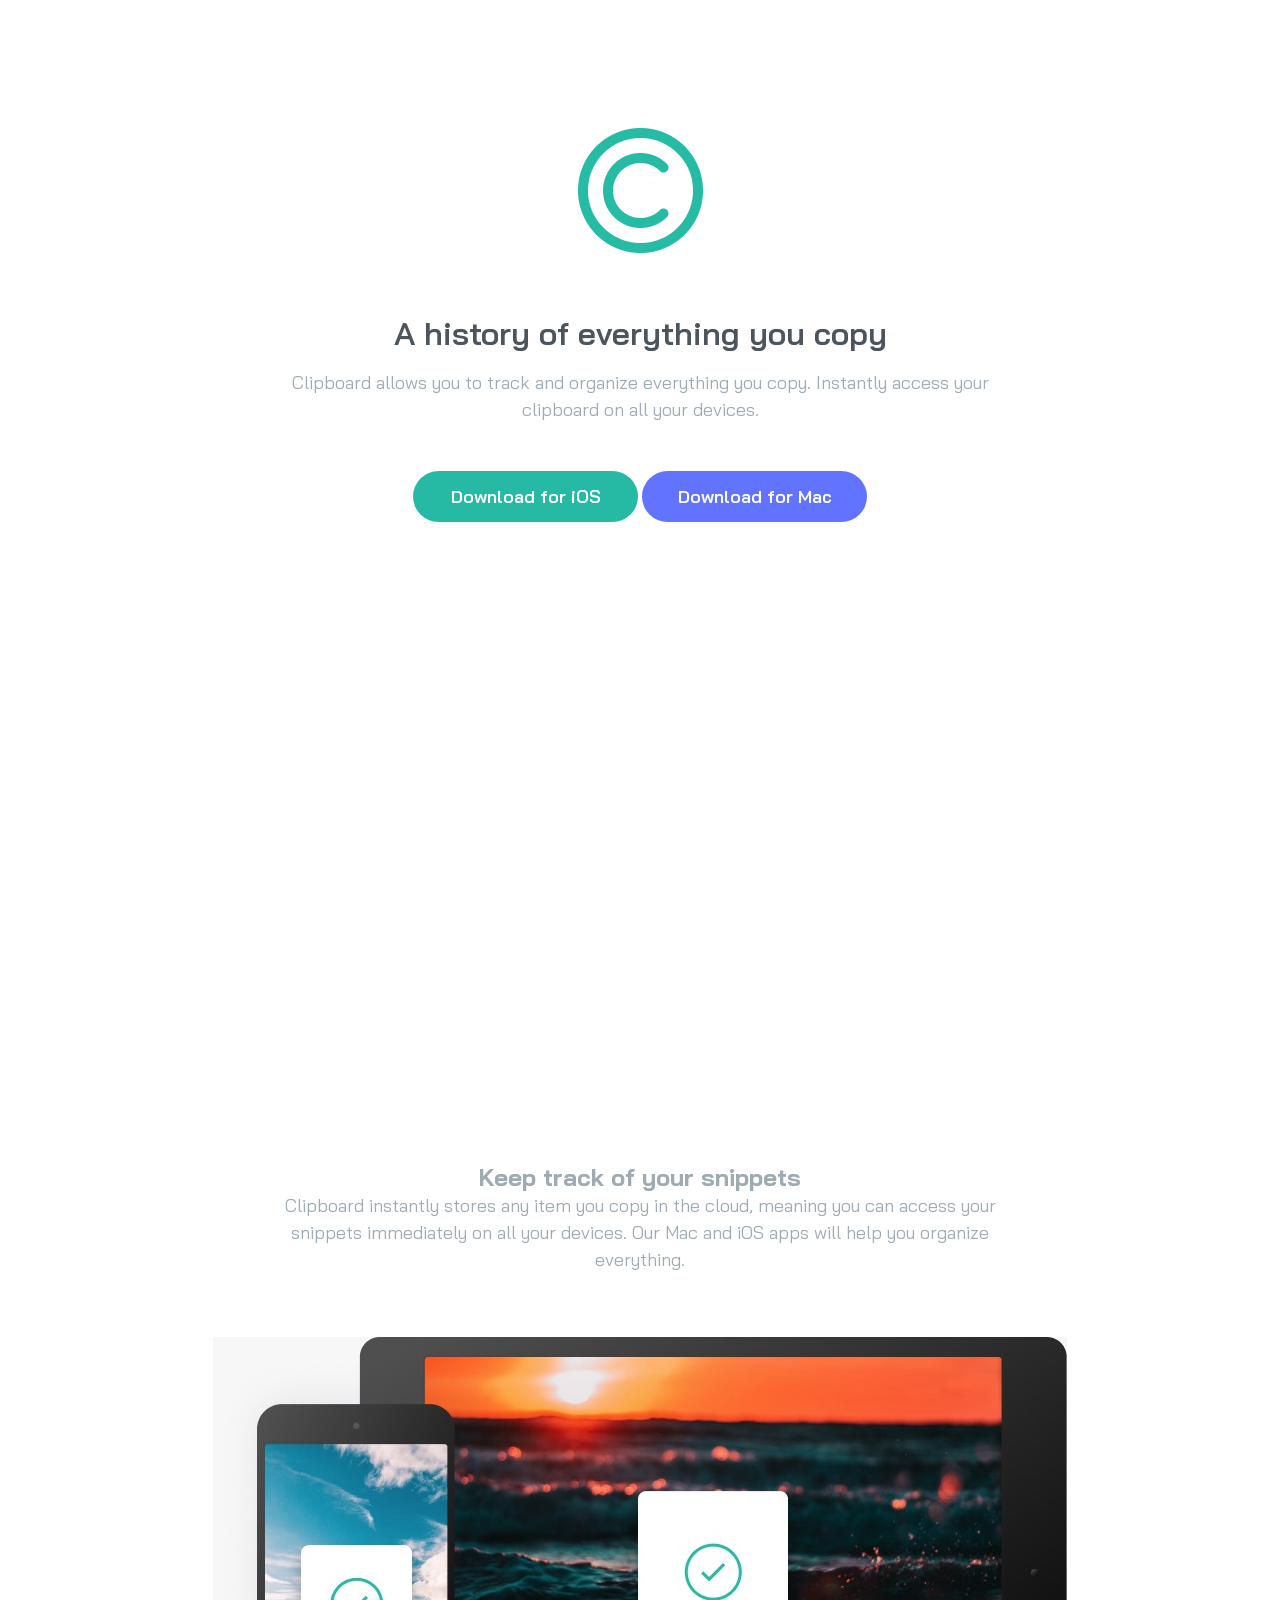
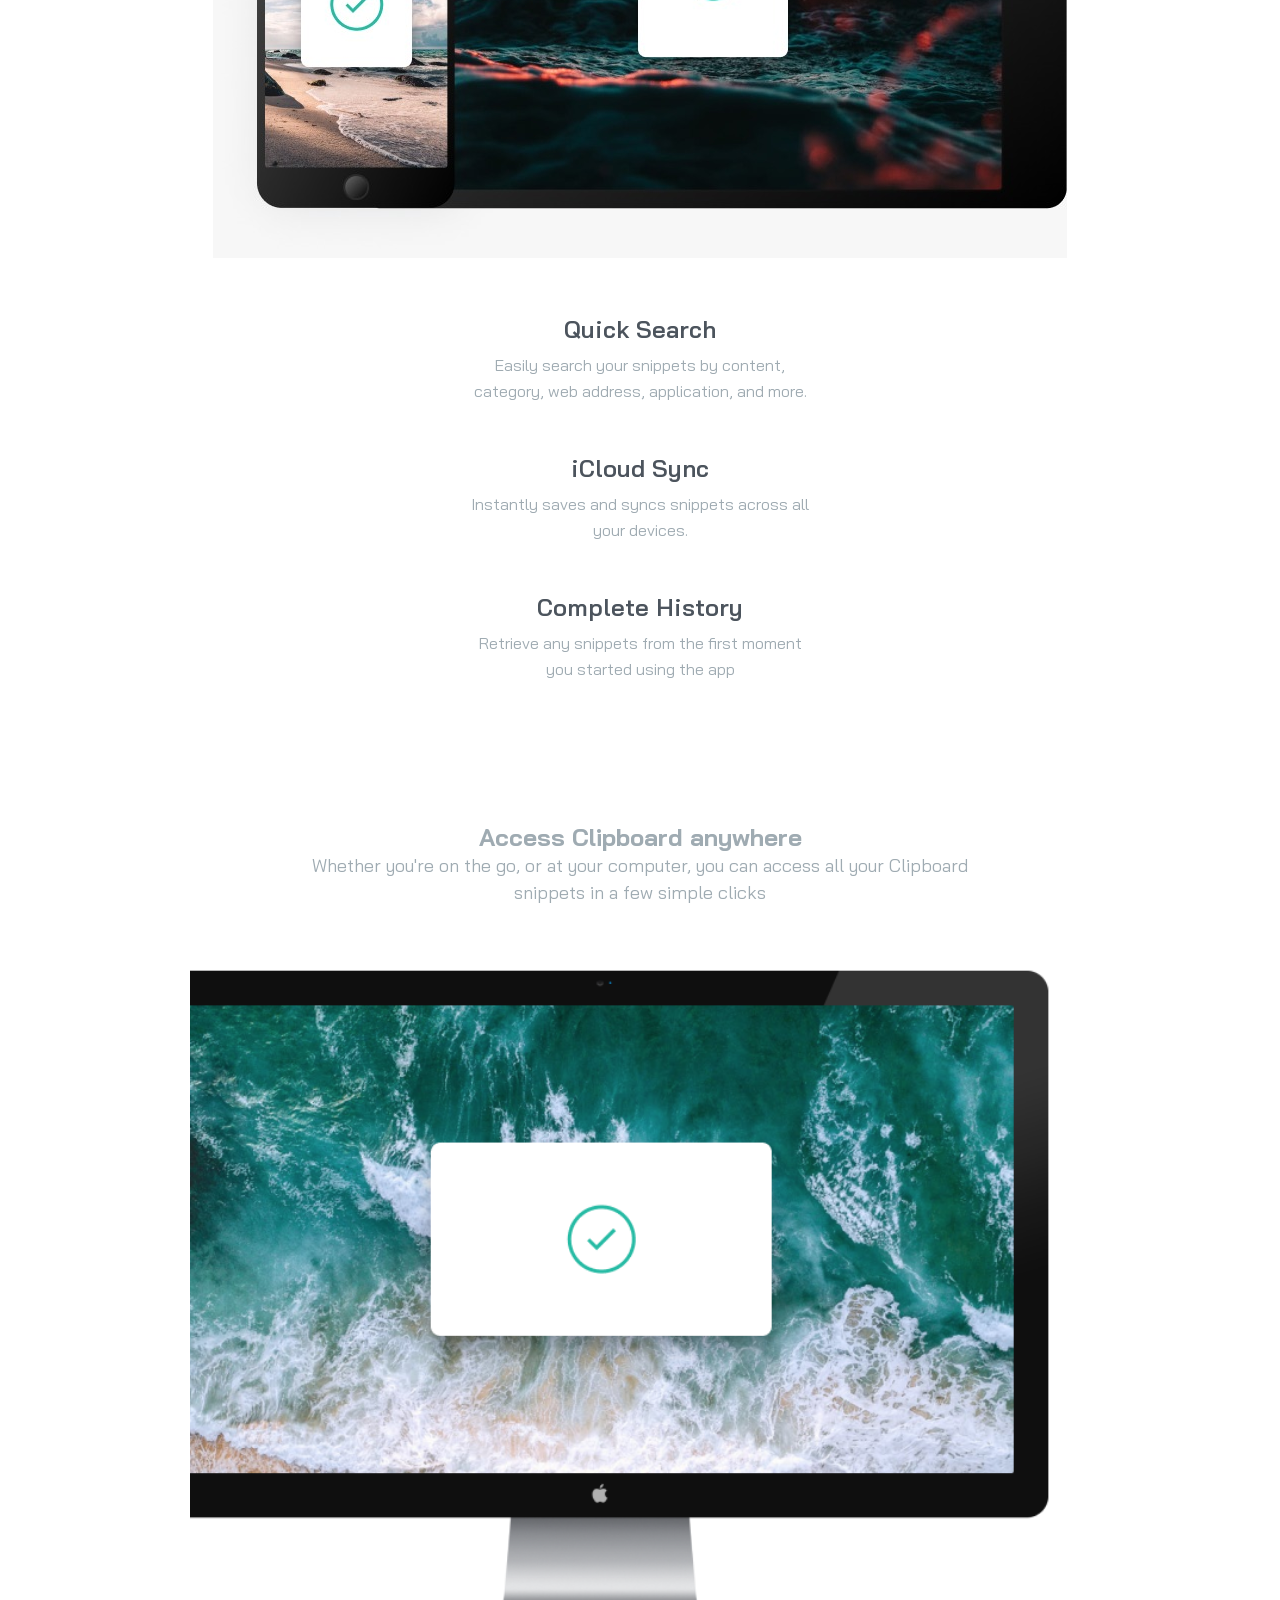
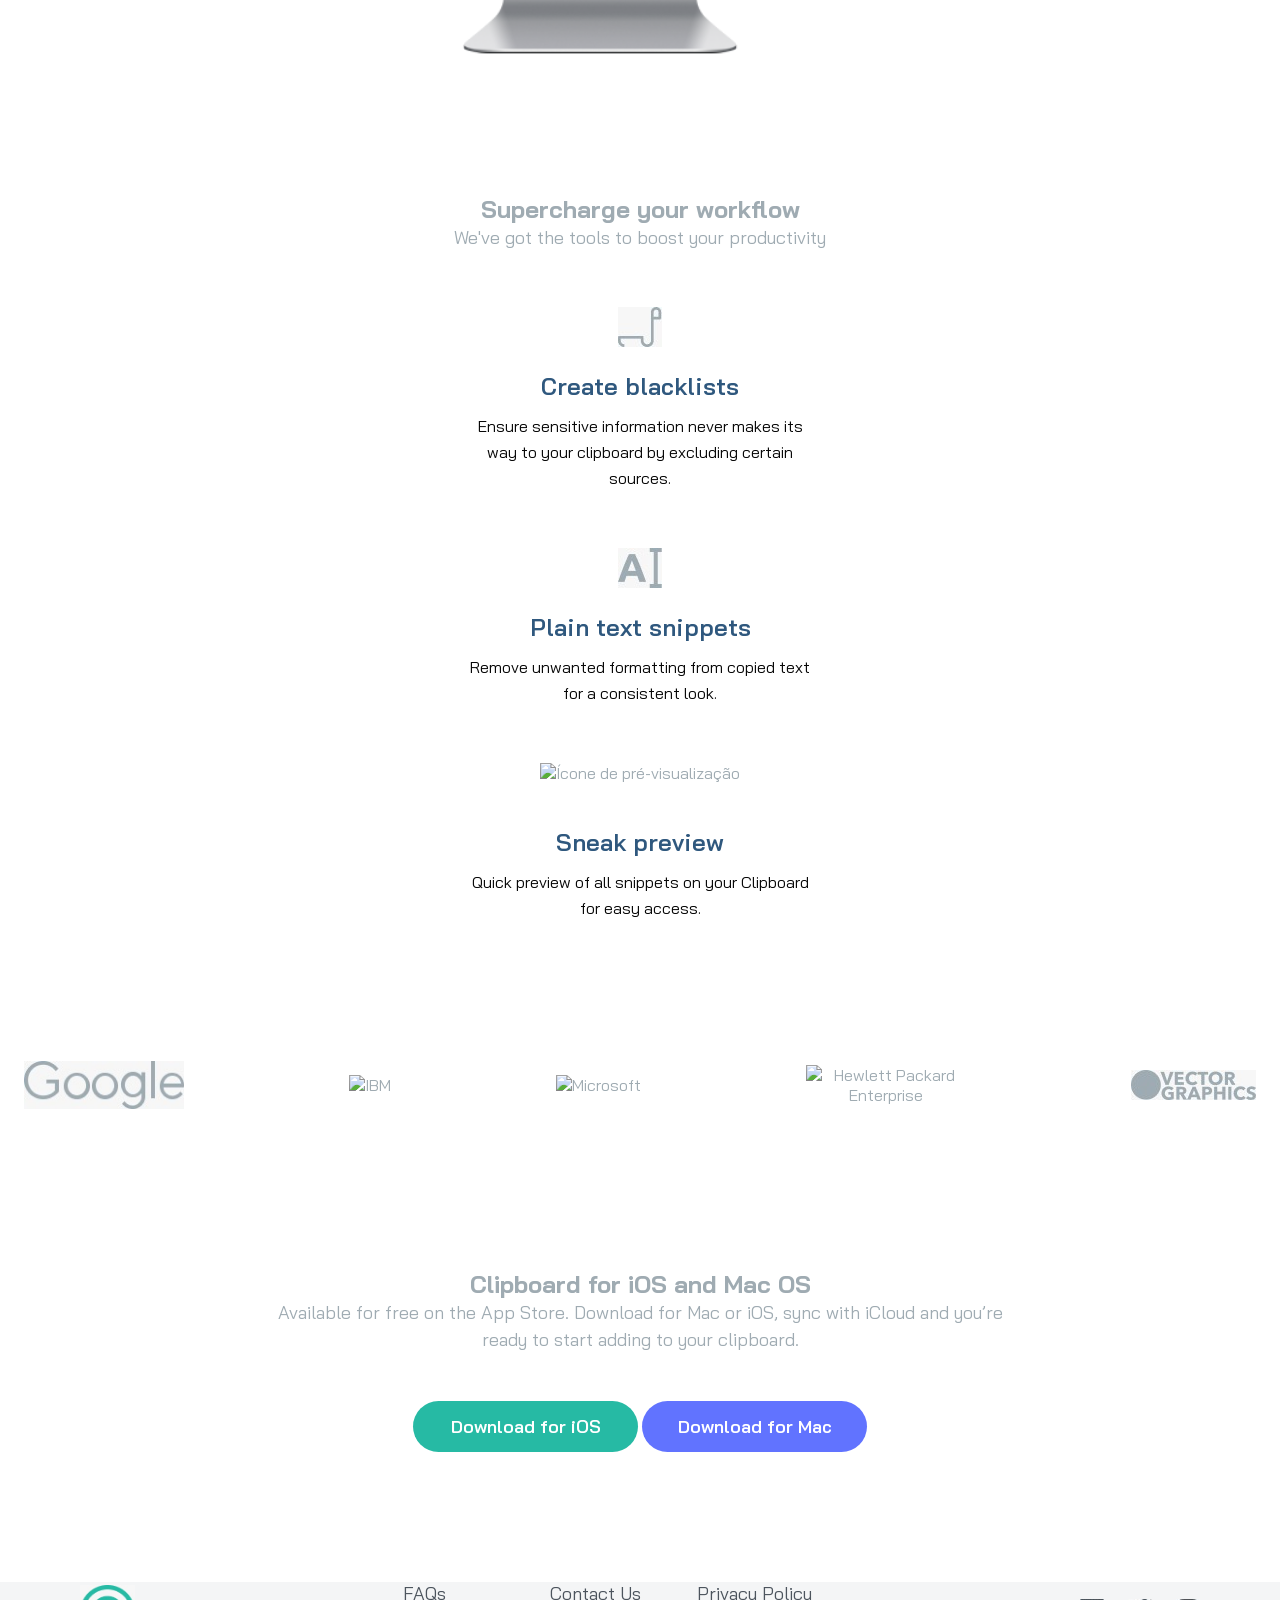
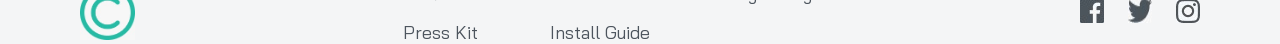
==== index.html @ c7135cdd "remove unused HTML, CSS, and typography files; add new index, style, and typography files" ====
<!DOCTYPE html>
<html lang="pt-br">
<head>
    <meta charset="UTF-8">
    <meta name="viewport" content="width=device-width, initial-scale=1.0">
    <title>Clipboard-landing</title>
    <link rel="stylesheet" href="style.css">
    <link rel="stylesheet" href="tipografia.css">
    <link rel="preconnect" href="https://fonts.googleapis.com">
<link rel="preconnect" href="https://fonts.gstatic.com" crossorigin>
<link href="https://fonts.googleapis.com/css2?family=Bai+Jamjuree:ital,wght@0,200;0,300;0,400;0,500;0,600;0,700;1,200;1,300;1,400;1,500;1,600;1,700&display=swap" rel="stylesheet">
</head>
<body>

  <main>
  <div class="logo-container">
    <img src="/img/Combined Shape.png" alt="Logo" />
  </div>

  <h1 class="title">A history of everything you copy</h1>

  <p class="description">
    Clipboard allows you to track and organize everything you copy. Instantly access your clipboard on all your devices.
  </p>

  <div class="button-group">
    <a href="#" class="btn btn-ios">Download for iOS</a>
    <a href="#" class="btn btn-mac">Download for Mac</a>
  </div>
</main>
 


</main>
        
        <!-- Pincipal seção do site -->
    <section class="ferramenta"> 
        <!--O que a ferramenta faz -->
    </section>
    <section class="lugares">
        <!-- Lugares onde a ferramenta pode ser utilizada -->  
    </section>
    <section class="funcionalidade">
        <!-- Funcionalidade da ferramenta -->
    </section>
    <section class="parceiros">
          <!-- Parceiros que utilizam a ferramenta -->
    </section>
    <section class="dowload">
          <!-- dowload -->
    </section>
    <footer>
        <!-- Conteúdo do rodapé com acesso e etc -->
    </footer>
    </main>
    <section class="ferramenta">
  <!-- Título e descrição principal da secção -->
  <div class="ferramenta-header">
    <h2 class="title-secundary">Keep track of your snippets</h2>
    <p class="description">
      Clipboard instantly stores any item you copy in the cloud, meaning you can access your snippets immediately on all your devices. Our Mac and iOS apps will help you organize everything.
    </p>
  </div>

  
  <div class="ferramenta-content">
    <div class="ferramenta-image">
      <img src="/img/CelularComputador.jpg" alt="Computador Mac com tela " />
    </div>

    <div class="ferramenta-list">
      <div class="item">
        <h3>Quick Search</h3>
        <p>Easily search your snippets by content, category, web address, application, and more.</p>
      </div>

      <div class="item">
        <h3>iCloud Sync</h3>
        <p>Instantly saves and syncs snippets across all your devices.</p>
      </div>

      <div class="item">
        <h3>Complete History</h3>
        <p>Retrieve any snippets from the first moment you started using the app</p>
      </div>
    </div>
  </div>
</section>

<section class="lugares">
  <div class="section-header">
    <h2 class="title-secundary">Access Clipboard anywhere</h2>
    <p class="description">
      Whether you're on the go, or at your computer, you can access all your Clipboard snippets in a few simple clicks
    </p>
  </div>

  <div class="lugares-image">
    <img src="/img/Mask group (tablet).png" alt="Dispositivos móvel e tablet " />
  </div>
</section>

<section class="funcionalidade">
  <div class="section-header">
    <h2 class="title-secundary">Supercharge your workflow</h2>
    <p class="description">
      We've got the tools to boost your productivity
    </p>
  </div>

  <div class="funcionalidades-grid">
    <div class="card">
      <img src="/img/CardeEscrita.jpg" alt="Ícone de lista negra" class="card-icon" />
      <h3>Create blacklists</h3>
      <p>Ensure sensitive information never makes its way to your clipboard by excluding certain sources.</p>
    </div>

    <div class="card">
      <img src="img/A.jpg" alt="Ícone de texto simples" class="card-icon" />
      <h3>Plain text snippets</h3>
      <p>Remove unwanted formatting from copied text for a consistent look.</p>
    </div>

    <div class="card">
      <img src="img/olho.jpg" alt="Ícone de pré-visualização" class="card-icon" />
      <h3>Sneak preview</h3>
      <p>Quick preview of all snippets on your Clipboard for easy access.</p>
    </div>
  </div>
</section>

<section class="parceiros">
  <img src="img/Google.jpg" alt="Google" />
  <img src="img/IBM.jpg" alt="IBM" />
  <img src="img/Microsoft.jpg" alt="Microsoft" />
  <img src="img/hew.jpg" alt="Hewlett Packard Enterprise" />
  <img src="img/VectorGraphics.jpg" alt="Vector Graphics" />
</section>


<section class="download">
  <h2 class="title-secundary">Clipboard for iOS and Mac OS</h2>
  <p class="description">
    Available for free on the App Store. Download for Mac or iOS, sync with iCloud and you’re ready to start adding to your clipboard.
  </p>

  <div class="button-group">
    <a href="#" class="btn btn-ios">Download for iOS</a>
    <a href="#" class="btn btn-mac">Download for Mac</a>
  </div>
</section>


<footer>
  <div class="footer-container">
    <img src="img/Combined Shape2.jpg" alt="Logo" class="footer-logo" />

    <nav class="footer-links">
      <a href="#">FAQs</a>
      <a href="#">Contact Us</a>
      <a href="#">Privacy Policy</a>
      <a href="#">Press Kit</a>
      <a href="#">Install Guide</a>
    </nav>

    <div class="social-links">
      <a href="#" aria-label="Facebook"><img src="img/fecebok.jpg" alt="Facebook" /></a>
      <a href="#" aria-label="Twitter"><img src="img/Twitter.jpg" alt="Twitter" /></a>
      <a href="#" aria-label="Instagram"><img src="img/insta.jpg" alt="Instagram" /></a>
    </div>
  </div>
</footer>


</body>
</html>
---- style.css ----
* {
  margin: 0;
  padding: 0;
  box-sizing: border-box;
}

body {
  font-family: 'Bai Jamjuree', sans-serif;
  color: hsl(201, 11%, 66%); 
  background-color: #ffffff;
  background-image: url(/img/Bitmap2.png);
  background-repeat: no-repeat;
  background-position: top center;
  background-size: 100% 363px;
  
  text-align: center;
}


main {
  max-width: 1120px;
  margin: 0 auto;
  padding-top: 128px;
  padding-left: 24px;
  padding-right: 24px;
}

.logo-container {
  margin-bottom: 56px;
}

.logo-container img {
  width: 125px;
}

.title {
  color: hsl(210, 10%, 33%); 
  font-size: 32px;
  font-weight: 600;
  line-height: 125%;
  margin-bottom: 16px;
}

.description {
  font-size: 18px;
  line-height: 150%;
  max-width: 730px;
  margin: 0 auto 48px auto; 
}

.btn {
  display: inline-block;
  width: 100%;
  max-width: 225px;
  padding: 14px 0;
  border-radius: 28px;
  text-decoration: none;
  font-size: 18px;
  font-weight: 600;
  color: #ffffff;
  text-align: center;
}


.btn-ios {
  background-color: hsl(171, 66%, 44%);
}


.btn-mac {
  background-color: hsl(233, 100%, 69%);
}

.ferramenta {
  max-width: 1120px;
  margin: 0 auto;
  padding: 80px 24px;
}


.ferramenta-content {
  display: flex;
  flex-direction: row;
  align-items: center;
  justify-content: center; 
  gap: 80px;
}


.ferramenta-image {
  margin-left: 0; 
  flex: 1;
  display: flex;
  justify-content: center;
}

.ferramenta-image img {
  max-width: 100%;
  height: auto;
}

.ferramenta-list {
  flex: 1;
  text-align: left;
}
* {
  margin: 0;
  padding: 0;
  box-sizing: border-box;
}

body {
  font-family: 'Bai Jamjuree', sans-serif;
  color: hsl(201, 11%, 66%); 
  background-color: #ffffff;
  background-image: url(/img/Bitmap.png);
  background-repeat: no-repeat;
  background-position: top center;
  background-size: 100% 363px;
  
  text-align: center;
}


main {
  max-width: 1120px;
  margin: 0 auto;
  padding-top: 128px;
  padding-left: 24px;
  padding-right: 24px;
}

.logo-container {
  margin-bottom: 56px;
}

.logo-container img {
  width: 125px;
}

.title {
  color: hsl(210, 10%, 33%); 
  font-size: 32px;
  font-weight: 600;
  line-height: 125%;
  margin-bottom: 16px;
}

.description {
  font-size: 18px;
  line-height: 150%;
  max-width: 730px;
  margin: 0 auto 48px auto; 
}

.btn {
  display: inline-block;
  width: 100%;
  max-width: 225px;
  padding: 14px 0;
  border-radius: 28px;
  text-decoration: none;
  font-size: 18px;
  font-weight: 600;
  color: #ffffff;
  text-align: center;
}


.btn-ios {
  background-color: hsl(171, 66%, 44%);
}


.btn-mac {
  background-color: hsl(233, 100%, 69%);
}

.ferramenta {
  max-width: 1120px;
  margin: 0 auto;
  padding: 80px 24px;
}


.ferramenta-header {
  max-width: 730px;
  margin: 0 auto 64px auto;
  text-align: center;
}

.ferramenta-content {
  display: flex;
  flex-direction: column; 
  align-items: center;    
  gap: 56px;             
}


.ferramenta-image {
  margin: 0;
  display: flex;
  justify-content: center;
  width: 100%;
}

.ferramenta-image img {
  max-width: 100%;
  height: auto;
}

.ferramenta-list {
  display: flex;
  flex-direction: column;
  align-items: center;
  gap: 48px;             
  text-align: center;   
  max-width: 350px;     
}

.ferramenta-list .item h3 {
  color: hsl(210, 10%, 33%);
  font-size: 24px;
  font-weight: 600;
  margin-bottom: 8px;
}

.ferramenta-list .item p {
  font-size: 16px;
  line-height: 165%;
  color: hsl(201, 11%, 66%);
}
.section-header {
  max-width: 730px;
  margin: 0 auto 48px auto;
  text-align: center;
}

.lugares {
  padding: 60px 24px;
  text-align: center;
}

.lugares-image {
  margin-top: 40px;
}

.lugares-image img {
  width: 100%;
  max-width: 900px;
  height: auto;
}

.funcionalidade {
  padding: 60px 24px;
  text-align: center;
}

.funcionalidades-grid {
  display: flex;
  flex-direction: column; 
  align-items: center;
  gap: 56px;
  margin-top: 56px;
}

.card {
  display: flex;
  flex-direction: column;
  align-items: center;
  max-width: 350px;
}

.card-icon {
  height: 40px; 
  margin-bottom: 24px;
}

.card h3 {
  color: rgb(47, 88, 126);
  font-size: 24px;
  font-weight: 600;
  margin-bottom: 12px;
}

.card p {
  font-size: 16px;
  line-height: 165%;
  color: rgb(7, 7, 7)
}


.parceiros {
  display: flex;
  flex-direction: column;
  align-items: center;
  gap: 56px;
  padding: 80px 24px;
}

.parceiros img {
  max-width: 160px;
  height: auto;
}

.download {
  text-align: center;
  padding: 80px 24px 130px 24px;
}

.download .description {
  margin-bottom: 48px;
}


footer {
  background-color: hsl(201, 11%, 96%);
}

.footer-container {
  max-width: 1120px;
  margin: 0 auto;
  display: flex;
  flex-direction: column;
  align-items: center;
  gap: 40px;
}

.footer-logo {
  width: 55px;
}

.footer-links {
  display: flex;
  flex-direction: column;
  align-items: center;
  gap: 16px;
}

.footer-links a {
  color: hsl(210, 10%, 33%);
  text-decoration: none;
  font-size: 18px;
  transition: color 0.3s ease;
}

.footer-links a:hover {
  color: hsl(171, 66%, 44%); 
}

.social-links {
  display: flex;
  gap: 24px;
  align-items: center;
}

.social-links img {
  width: 24px;
  height: 24px;

}

@media (min-width: 768px) {

  .parceiros {
    flex-direction: row;
    justify-content: space-between;
    flex-wrap: wrap;
  }

 
  .footer-container {
    flex-direction: row;
    justify-content: space-between;
    text-align: left;
  }

  .footer-links {
    display: grid;
    grid-template-columns: repeat(3, 1fr); 
    gap: 16px 32px;
  }
}
---- tipografia.css ----
@media (min-width: 1300px) {
  .text-preset-1 {
    font-size: 46px;
    line-height: 125%;
    letter-spacing: -0.75px;
    font-weight: 600; 
  }
  
  .text-preset-2 {
    font-size: 32px;
    line-height: 125%;
    letter-spacing: 0px;
    font-weight: 600; 
  }

  .text-preset-3 {
    font-size: 24px;
    line-height: 125%;
    letter-spacing: -0.5px;
    font-weight: 600; 
  }

  .text-preset-4 {
    font-size: 20px;
    line-height: 125%;
    letter-spacing: -0.5px;
    font-weight: 600; 
  }

  .text-preset-5 {
    font-size: 18px;
    line-height: 150%;
    letter-spacing: -0.35px;
    font-weight: 600;
  }

  .text-preset-6 {
    font-size: 18px;
    line-height: 150%;
    letter-spacing: -0.35px;
    font-weight: 400;
  }

  .text-preset-7-bold {
    font-size: 16px;
    line-height: 165%;
    letter-spacing: 0px;
    font-weight: 600;
  }

  .text-preset-7-regular {
    font-size: 16px;
    line-height: 165%;
    letter-spacing: 0px;
    font-weight: 400; 
  }

  .text-preset-8 {
    font-size: 14px;
    line-height: 150%;
    letter-spacing: 0px;
    font-weight: 400; 
  }
}
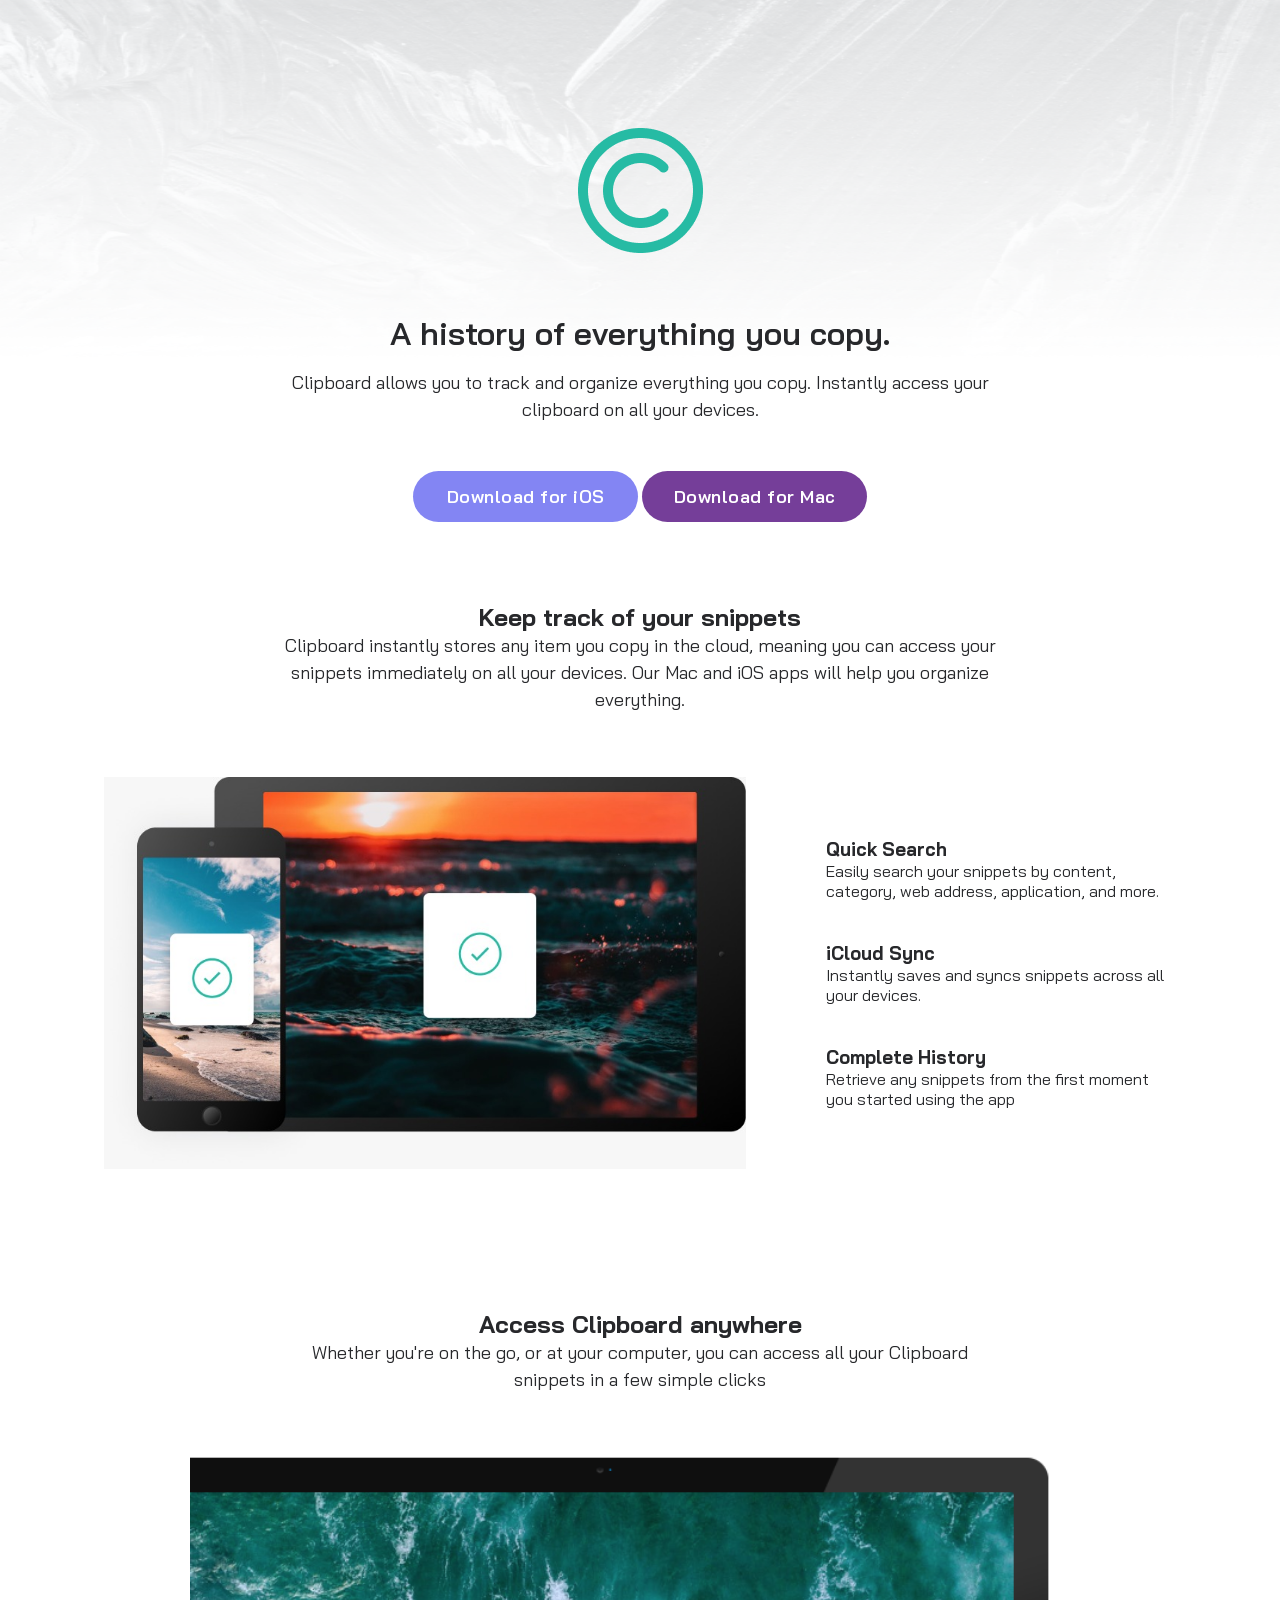
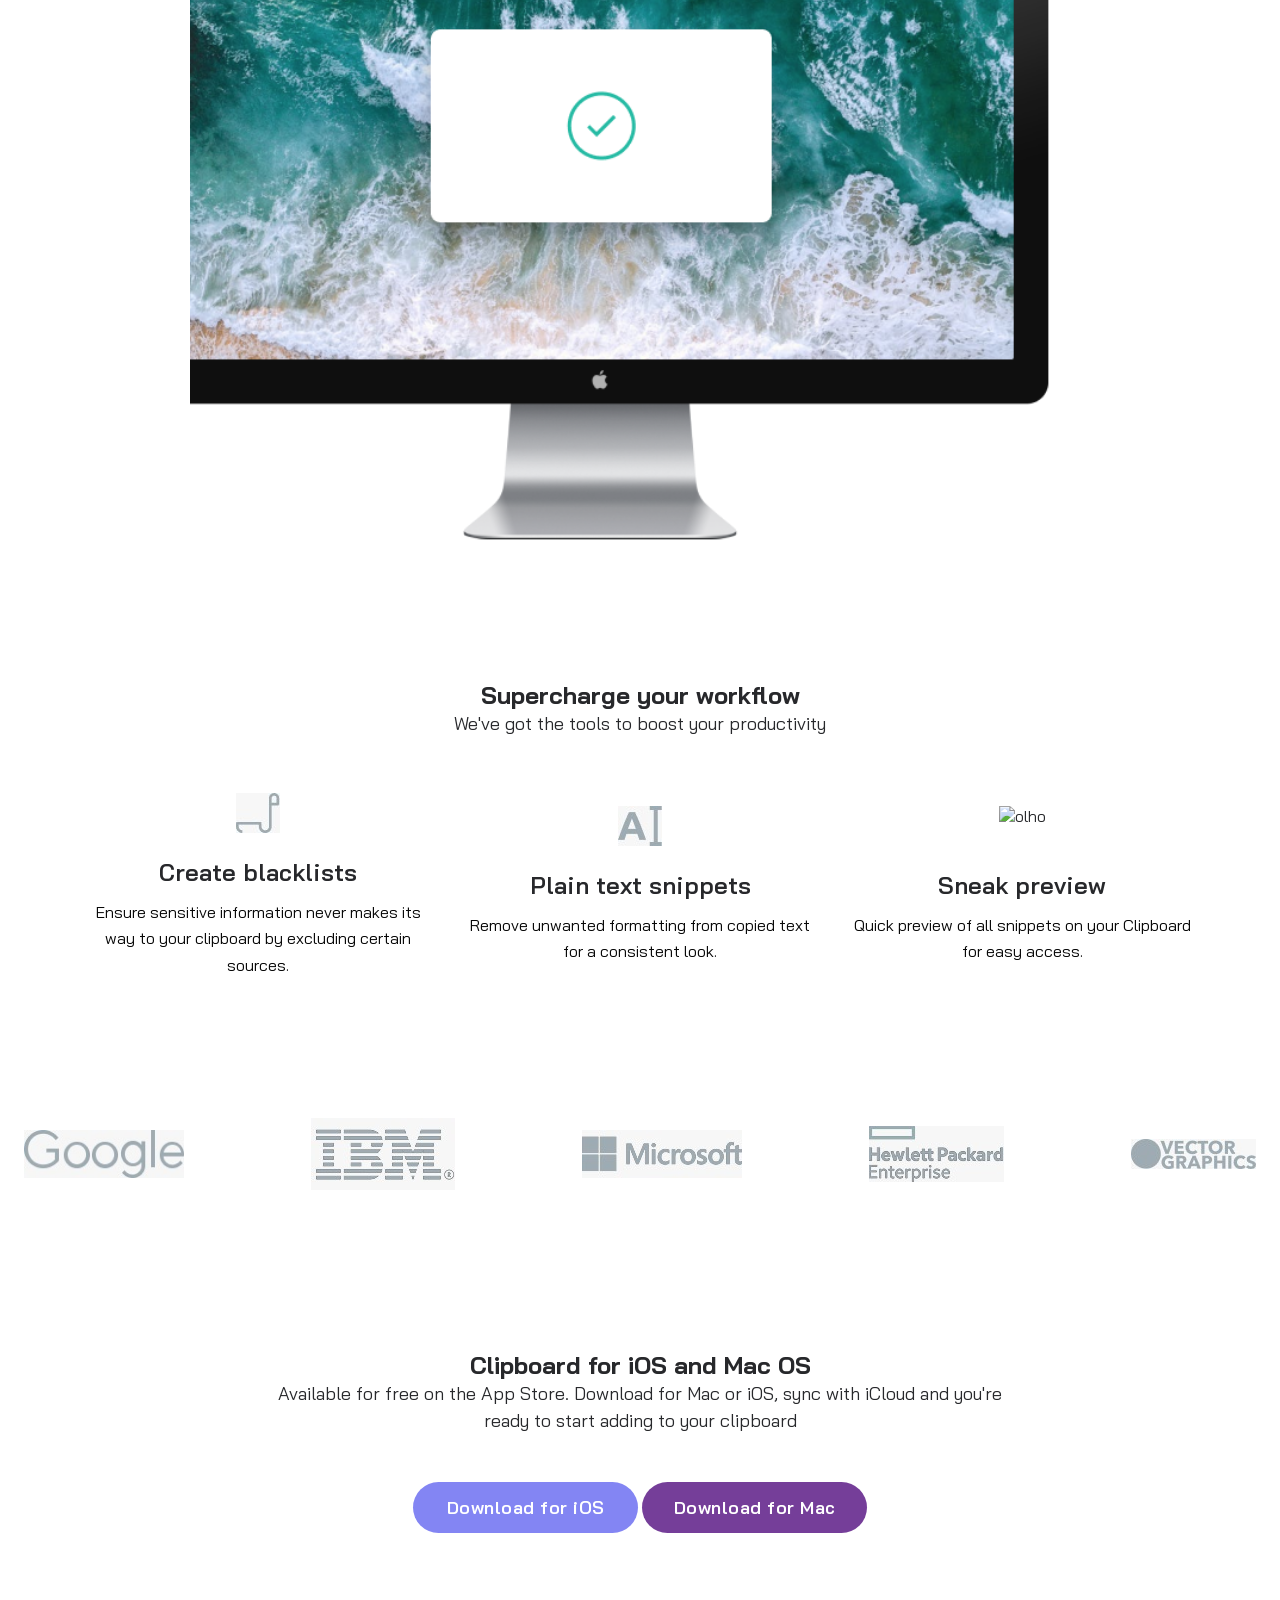
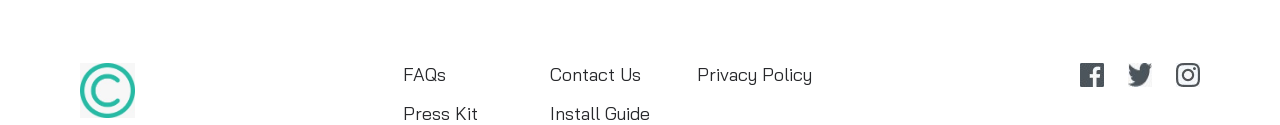
==== commit 72654cc3: "finalizado" ====
--- a/index.html
+++ b/index.html
@@ -3,7 +3,7 @@
 <head>
     <meta charset="UTF-8">
     <meta name="viewport" content="width=device-width, initial-scale=1.0">
-    <title>Clipboard-landing</title>
+    <title>Clipboard landing</title>
     <link rel="stylesheet" href="style.css">
     <link rel="stylesheet" href="tipografia.css">
     <link rel="preconnect" href="https://fonts.googleapis.com">
@@ -12,16 +12,20 @@
 </head>
 <body>
 
+
   <main>
   <div class="logo-container">
     <img src="/img/Combined Shape.png" alt="Logo" />
   </div>
 
-  <h1 class="title">A history of everything you copy</h1>
+
+  <h1 class="title">A history of everything you copy.</h1>
+
 
   <p class="description">
     Clipboard allows you to track and organize everything you copy. Instantly access your clipboard on all your devices.
   </p>
+
 
   <div class="button-group">
     <a href="#" class="btn btn-ios">Download for iOS</a>
@@ -29,32 +33,7 @@
   </div>
 </main>
  
-
-
-</main>
-        
-        <!-- Pincipal seção do site -->
-    <section class="ferramenta"> 
-        <!--O que a ferramenta faz -->
-    </section>
-    <section class="lugares">
-        <!-- Lugares onde a ferramenta pode ser utilizada -->  
-    </section>
-    <section class="funcionalidade">
-        <!-- Funcionalidade da ferramenta -->
-    </section>
-    <section class="parceiros">
-          <!-- Parceiros que utilizam a ferramenta -->
-    </section>
-    <section class="dowload">
-          <!-- dowload -->
-    </section>
-    <footer>
-        <!-- Conteúdo do rodapé com acesso e etc -->
-    </footer>
-    </main>
     <section class="ferramenta">
-  <!-- Título e descrição principal da secção -->
   <div class="ferramenta-header">
     <h2 class="title-secundary">Keep track of your snippets</h2>
     <p class="description">
@@ -62,11 +41,13 @@
     </p>
   </div>
 
+
   
   <div class="ferramenta-content">
     <div class="ferramenta-image">
       <img src="/img/CelularComputador.jpg" alt="Computador Mac com tela " />
     </div>
+
 
     <div class="ferramenta-list">
       <div class="item">
@@ -74,10 +55,12 @@
         <p>Easily search your snippets by content, category, web address, application, and more.</p>
       </div>
 
+
       <div class="item">
         <h3>iCloud Sync</h3>
         <p>Instantly saves and syncs snippets across all your devices.</p>
       </div>
+
 
       <div class="item">
         <h3>Complete History</h3>
@@ -87,6 +70,7 @@
   </div>
 </section>
 
+
 <section class="lugares">
   <div class="section-header">
     <h2 class="title-secundary">Access Clipboard anywhere</h2>
@@ -95,10 +79,12 @@
     </p>
   </div>
 
+
   <div class="lugares-image">
     <img src="/img/Mask group (tablet).png" alt="Dispositivos móvel e tablet " />
   </div>
 </section>
+
 
 <section class="funcionalidade">
   <div class="section-header">
@@ -108,41 +94,48 @@
     </p>
   </div>
 
+
   <div class="funcionalidades-grid">
     <div class="card">
-      <img src="/img/CardeEscrita.jpg" alt="Ícone de lista negra" class="card-icon" />
+      <img src="/img/CardeEscrita.jpg" alt="card escrito" class="card-icon" />
       <h3>Create blacklists</h3>
       <p>Ensure sensitive information never makes its way to your clipboard by excluding certain sources.</p>
     </div>
 
+
     <div class="card">
-      <img src="img/A.jpg" alt="Ícone de texto simples" class="card-icon" />
+      <img src="img/A.jpg" alt=" texto simples" class="card-icon" />
       <h3>Plain text snippets</h3>
       <p>Remove unwanted formatting from copied text for a consistent look.</p>
     </div>
 
+
     <div class="card">
-      <img src="img/olho.jpg" alt="Ícone de pré-visualização" class="card-icon" />
+      <img src="img/olho.jpg" alt=" olho" class="card-icon" />
       <h3>Sneak preview</h3>
       <p>Quick preview of all snippets on your Clipboard for easy access.</p>
     </div>
   </div>
 </section>
 
+
 <section class="parceiros">
   <img src="img/Google.jpg" alt="Google" />
-  <img src="img/IBM.jpg" alt="IBM" />
-  <img src="img/Microsoft.jpg" alt="Microsoft" />
-  <img src="img/hew.jpg" alt="Hewlett Packard Enterprise" />
+  <img src="img2/IBM.jpg" alt="IBM" />
+  <img src="img2/Microsoft.jpg" alt="Microsoft" />
+  <img src="img2/hew.jpg" alt="Hewlett Packard Enterprise" />
   <img src="img/VectorGraphics.jpg" alt="Vector Graphics" />
 </section>
+
+
 
 
 <section class="download">
   <h2 class="title-secundary">Clipboard for iOS and Mac OS</h2>
   <p class="description">
-    Available for free on the App Store. Download for Mac or iOS, sync with iCloud and you’re ready to start adding to your clipboard.
+    Available for free on the App Store. Download for Mac or iOS, sync with iCloud and you're ready to start adding to your clipboard
   </p>
+
 
   <div class="button-group">
     <a href="#" class="btn btn-ios">Download for iOS</a>
@@ -151,9 +144,12 @@
 </section>
 
 
+
+
 <footer>
   <div class="footer-container">
     <img src="img/Combined Shape2.jpg" alt="Logo" class="footer-logo" />
+
 
     <nav class="footer-links">
       <a href="#">FAQs</a>
@@ -162,6 +158,7 @@
       <a href="#">Press Kit</a>
       <a href="#">Install Guide</a>
     </nav>
+
 
     <div class="social-links">
       <a href="#" aria-label="Facebook"><img src="img/fecebok.jpg" alt="Facebook" /></a>
@@ -172,5 +169,7 @@
 </footer>
 
 
+
+
 </body>
 </html>
--- a/style.css
+++ b/style.css
@@ -1,20 +1,22 @@
-* {
+*{
   margin: 0;
   padding: 0;
   box-sizing: border-box;
 }
 
+
 body {
   font-family: 'Bai Jamjuree', sans-serif;
-  color: hsl(201, 11%, 66%); 
+  color: rgb(39, 40, 43); 
   background-color: #ffffff;
-  background-image: url(/img/Bitmap2.png);
+  background-image: url(img/Bitmap\ 2.png);
   background-repeat: no-repeat;
   background-position: top center;
   background-size: 100% 363px;
-  
-  text-align: center;
-}
+  text-align: center;
+}
+
+
 
 
 main {
@@ -25,21 +27,25 @@
   padding-right: 24px;
 }
 
+
 .logo-container {
   margin-bottom: 56px;
 }
 
+
 .logo-container img {
   width: 125px;
 }
 
+
 .title {
-  color: hsl(210, 10%, 33%); 
+  color:rgb(39, 40, 43);
   font-size: 32px;
   font-weight: 600;
   line-height: 125%;
   margin-bottom: 16px;
 }
+
 
 .description {
   font-size: 18px;
@@ -48,7 +54,9 @@
   margin: 0 auto 48px auto; 
 }
 
+
 .btn {
+  border: none;
   display: inline-block;
   width: 100%;
   max-width: 225px;
@@ -59,17 +67,28 @@
   font-weight: 600;
   color: #ffffff;
   text-align: center;
-}
+  letter-spacing: 0.5px;
+  transition: all 0.3s ease;
+}
+
+
 
 
 .btn-ios {
-  background-color: hsl(171, 66%, 44%);
-}
+  background-color: rgb(131, 133, 243) ;
+}
+
+
 
 
 .btn-mac {
-  background-color: hsl(233, 100%, 69%);
-}
+  background-color:rgb(117, 62, 153)
+}
+.cabecalho {
+  text-align: center;
+  margin-bottom: 50px;
+}
+
 
 .ferramenta {
   max-width: 1120px;
@@ -78,136 +97,38 @@
 }
 
 
+
+
+.ferramenta-header {
+  max-width: 730px;
+  margin: 0 auto 64px auto;
+  text-align: center;
+}
+
+
 .ferramenta-content {
   display: flex;
-  flex-direction: row;
-  align-items: center;
-  justify-content: center; 
-  gap: 80px;
-}
+  flex-direction: column; 
+  align-items: center;    
+  gap: 56px;             
+}
+
+
 
 
 .ferramenta-image {
-  margin-left: 0; 
-  flex: 1;
+  margin: 0;
   display: flex;
   justify-content: center;
-}
+  width: 100%;
+}
+
 
 .ferramenta-image img {
   max-width: 100%;
   height: auto;
 }
 
-.ferramenta-list {
-  flex: 1;
-  text-align: left;
-}
-* {
-  margin: 0;
-  padding: 0;
-  box-sizing: border-box;
-}
-
-body {
-  font-family: 'Bai Jamjuree', sans-serif;
-  color: hsl(201, 11%, 66%); 
-  background-color: #ffffff;
-  background-image: url(/img/Bitmap.png);
-  background-repeat: no-repeat;
-  background-position: top center;
-  background-size: 100% 363px;
-  
-  text-align: center;
-}
-
-
-main {
-  max-width: 1120px;
-  margin: 0 auto;
-  padding-top: 128px;
-  padding-left: 24px;
-  padding-right: 24px;
-}
-
-.logo-container {
-  margin-bottom: 56px;
-}
-
-.logo-container img {
-  width: 125px;
-}
-
-.title {
-  color: hsl(210, 10%, 33%); 
-  font-size: 32px;
-  font-weight: 600;
-  line-height: 125%;
-  margin-bottom: 16px;
-}
-
-.description {
-  font-size: 18px;
-  line-height: 150%;
-  max-width: 730px;
-  margin: 0 auto 48px auto; 
-}
-
-.btn {
-  display: inline-block;
-  width: 100%;
-  max-width: 225px;
-  padding: 14px 0;
-  border-radius: 28px;
-  text-decoration: none;
-  font-size: 18px;
-  font-weight: 600;
-  color: #ffffff;
-  text-align: center;
-}
-
-
-.btn-ios {
-  background-color: hsl(171, 66%, 44%);
-}
-
-
-.btn-mac {
-  background-color: hsl(233, 100%, 69%);
-}
-
-.ferramenta {
-  max-width: 1120px;
-  margin: 0 auto;
-  padding: 80px 24px;
-}
-
-
-.ferramenta-header {
-  max-width: 730px;
-  margin: 0 auto 64px auto;
-  text-align: center;
-}
-
-.ferramenta-content {
-  display: flex;
-  flex-direction: column; 
-  align-items: center;    
-  gap: 56px;             
-}
-
-
-.ferramenta-image {
-  margin: 0;
-  display: flex;
-  justify-content: center;
-  width: 100%;
-}
-
-.ferramenta-image img {
-  max-width: 100%;
-  height: auto;
-}
 
 .ferramenta-list {
   display: flex;
@@ -218,32 +139,24 @@
   max-width: 350px;     
 }
 
-.ferramenta-list .item h3 {
-  color: hsl(210, 10%, 33%);
-  font-size: 24px;
-  font-weight: 600;
-  margin-bottom: 8px;
-}
-
-.ferramenta-list .item p {
-  font-size: 16px;
-  line-height: 165%;
-  color: hsl(201, 11%, 66%);
-}
+
 .section-header {
   max-width: 730px;
   margin: 0 auto 48px auto;
   text-align: center;
 }
 
+
 .lugares {
   padding: 60px 24px;
   text-align: center;
 }
 
+
 .lugares-image {
   margin-top: 40px;
 }
+
 
 .lugares-image img {
   width: 100%;
@@ -251,11 +164,13 @@
   height: auto;
 }
 
+
 .funcionalidade {
   padding: 60px 24px;
   text-align: center;
 }
 
+
 .funcionalidades-grid {
   display: flex;
   flex-direction: column; 
@@ -264,24 +179,28 @@
   margin-top: 56px;
 }
 
+
 .card {
   display: flex;
   flex-direction: column;
   align-items: center;
   max-width: 350px;
 }
+
 
 .card-icon {
   height: 40px; 
   margin-bottom: 24px;
 }
 
+
 .card h3 {
-  color: rgb(47, 88, 126);
+  color:rgb(39, 40, 43);
   font-size: 24px;
   font-weight: 600;
   margin-bottom: 12px;
 }
+
 
 .card p {
   font-size: 16px;
@@ -290,6 +209,8 @@
 }
 
 
+
+
 .parceiros {
   display: flex;
   flex-direction: column;
@@ -297,25 +218,31 @@
   gap: 56px;
   padding: 80px 24px;
 }
+
 
 .parceiros img {
   max-width: 160px;
   height: auto;
 }
 
+
 .download {
   text-align: center;
   padding: 80px 24px 130px 24px;
 }
+
 
 .download .description {
   margin-bottom: 48px;
 }
 
 
+
+
 footer {
-  background-color: hsl(201, 11%, 96%);
-}
+  background-color: white;
+}
+
 
 .footer-container {
   max-width: 1120px;
@@ -326,10 +253,12 @@
   gap: 40px;
 }
 
+
 .footer-logo {
   width: 55px;
 }
 
+
 .footer-links {
   display: flex;
   flex-direction: column;
@@ -337,36 +266,44 @@
   gap: 16px;
 }
 
+
 .footer-links a {
-  color: hsl(210, 10%, 33%);
+  color: rgb(39, 40, 43);
   text-decoration: none;
   font-size: 18px;
   transition: color 0.3s ease;
 }
 
+
 .footer-links a:hover {
-  color: hsl(171, 66%, 44%); 
-}
+  color: aqua; 
+}
+
 
 .social-links {
   display: flex;
   gap: 24px;
   align-items: center;
 }
+
 
 .social-links img {
   width: 24px;
   height: 24px;
 
-}
+
+}
+
 
 @media (min-width: 768px) {
+
 
   .parceiros {
     flex-direction: row;
     justify-content: space-between;
     flex-wrap: wrap;
   }
+
 
  
   .footer-container {
@@ -375,9 +312,86 @@
     text-align: left;
   }
 
+
   .footer-links {
     display: grid;
     grid-template-columns: repeat(3, 1fr); 
     gap: 16px 32px;
   }
+}
+
+
+
+
+@media (min-width: 768px) {
+  .parceiros {
+    flex-direction: row;
+    justify-content: center; 
+    flex-wrap: wrap;
+    gap: 32px;
+  }
+
+
+  .footer-container {
+    flex-direction: row;
+    justify-content: space-between;
+    align-items: flex-start;
+    text-align: left;
+  }
+
+
+  .footer-links {
+    grid-template-columns: repeat(2, 1fr);
+    gap: 16px 24px;
+  }
+}
+
+
+
+
+
+
+@media (min-width: 1024px) {
+  .parceiros {
+    justify-content: space-between; 
+    flex-wrap: nowrap;
+  }
+
+
+  .footer-links {
+    grid-template-columns: repeat(3, 1fr); 
+    gap: 16px 32px;
+  }
+  .ferramenta-content {
+    flex-direction: row; 
+    align-items: center; 
+    gap: 80px;           
+  }
+
+
+  .ferramenta-image {
+    flex: 1.2;         
+    justify-content: flex-end;
+  }
+
+
+  .ferramenta-list {
+    flex: 1;
+    align-items: flex-start; 
+    text-align: left;        
+    gap: 40px;
+  }
+  .funcionalidades-grid {
+    flex-direction: row;      
+    justify-content: center;  
+    gap: 32px;                
+    max-width: 1120px;        
+    margin: 56px auto 0 auto;
+    
+
+
+  .card {
+    flex: 1;
+  }
+}
 }
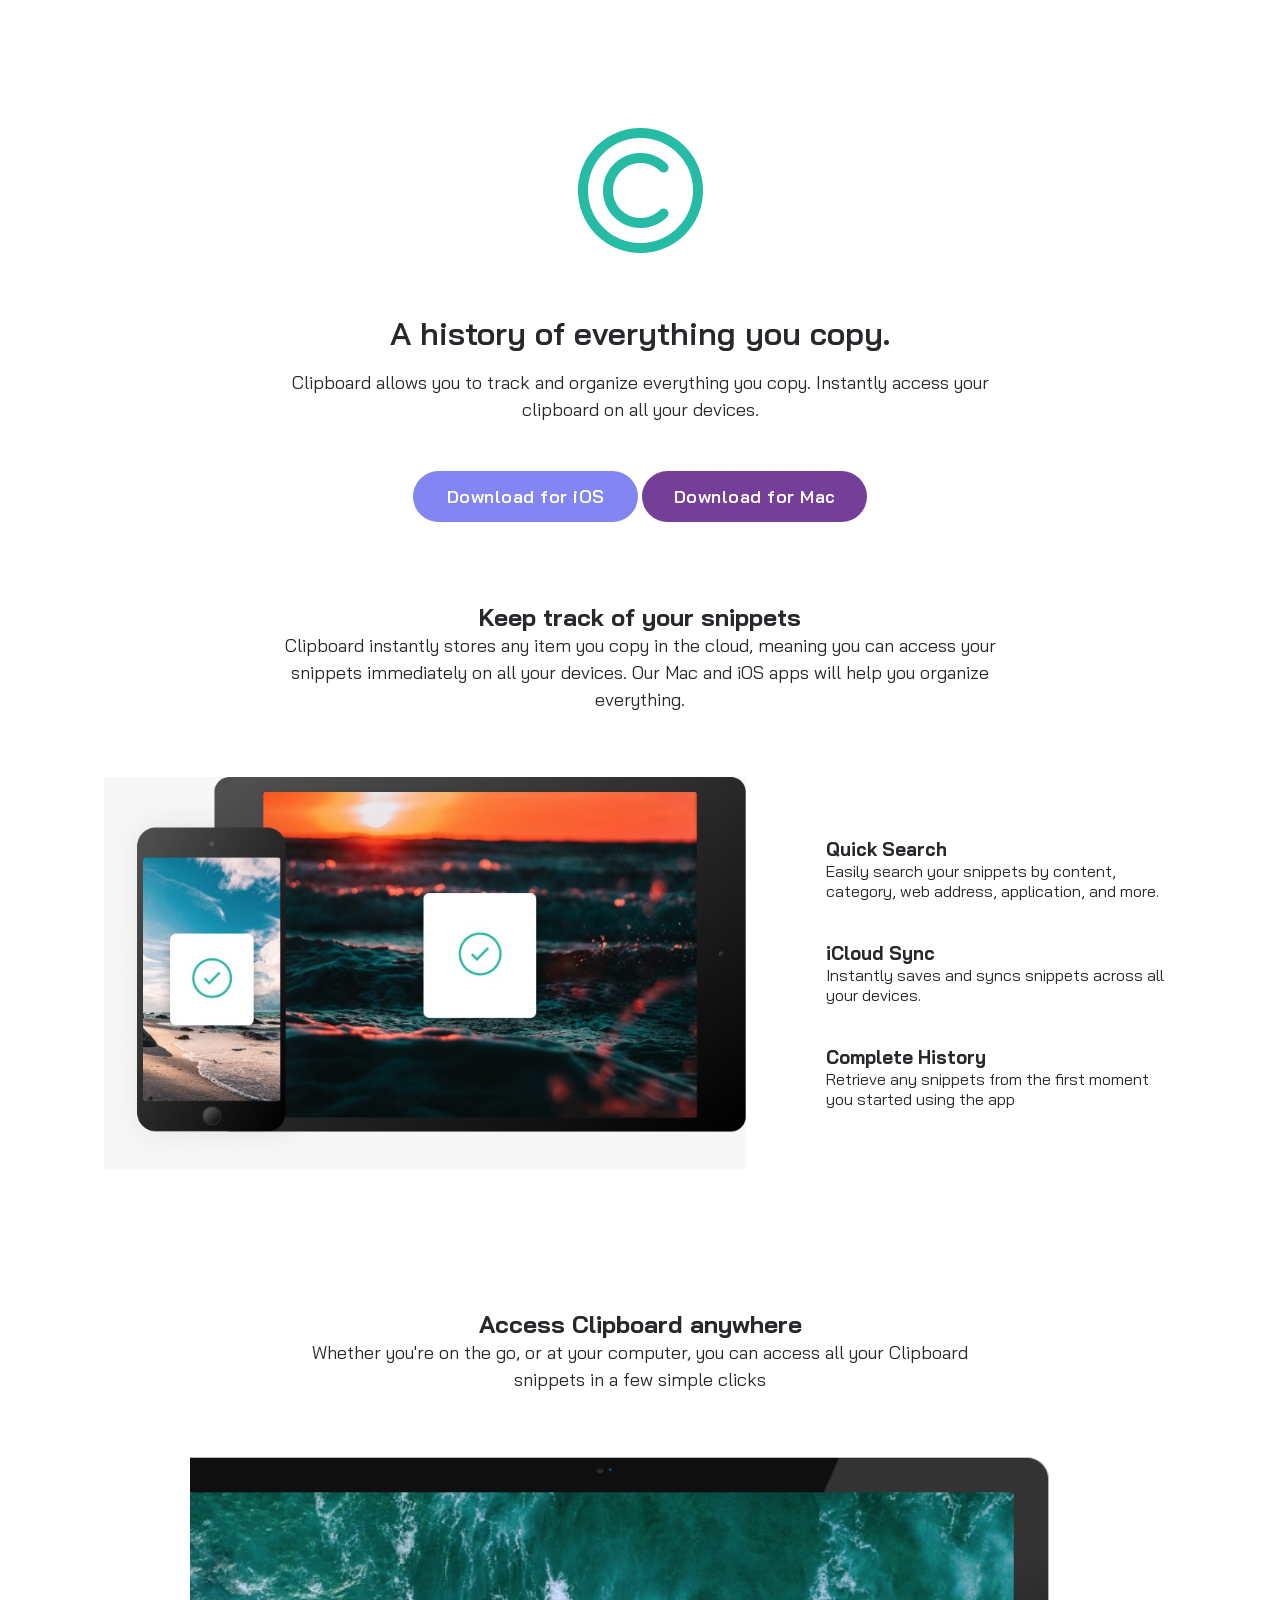
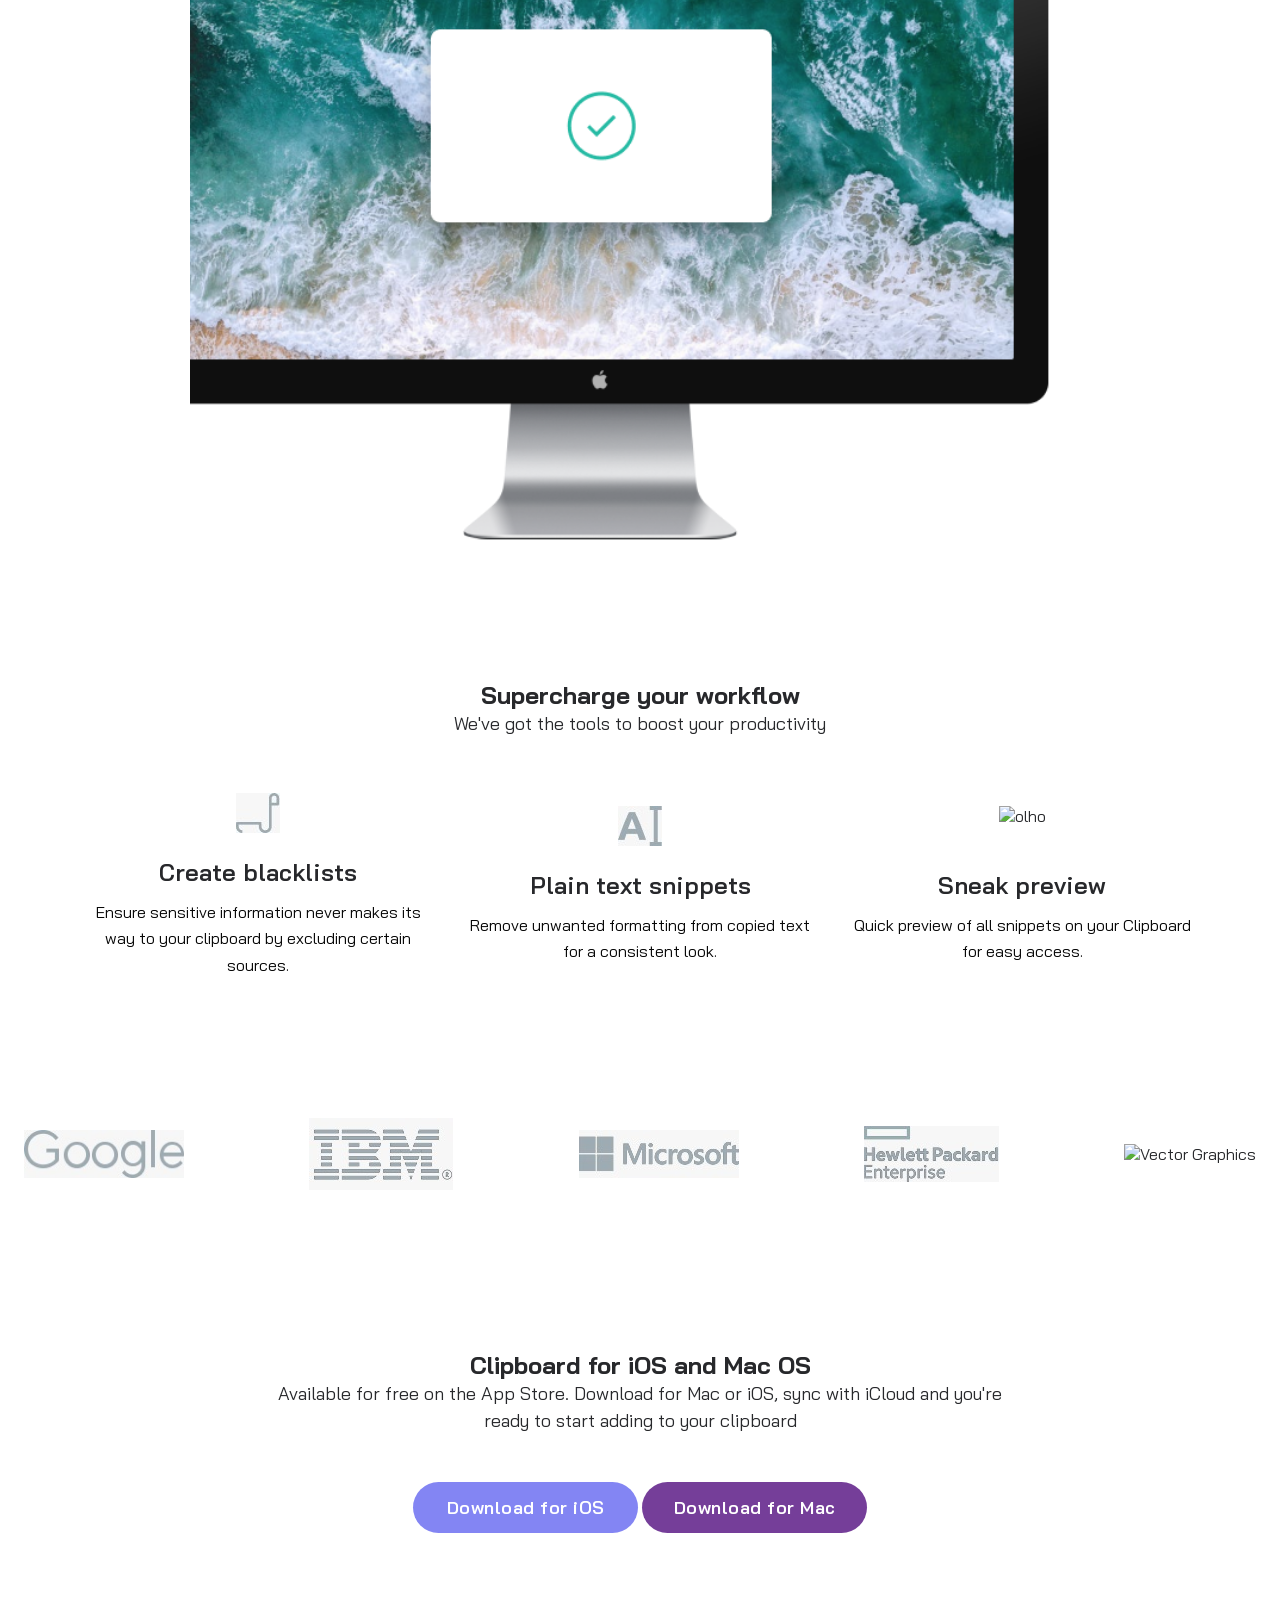
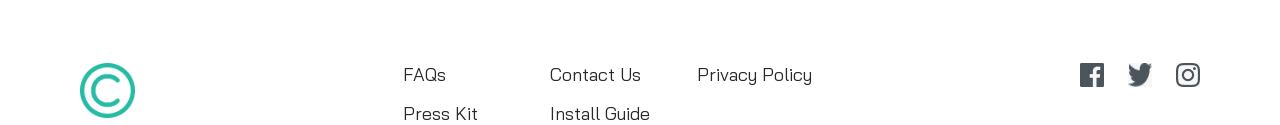
==== commit f4fa60ff: "finalizado" ====
--- a/index.html
+++ b/index.html
@@ -15,7 +15,7 @@
 
   <main>
   <div class="logo-container">
-    <img src="/img/Combined Shape.png" alt="Logo" />
+    <img src="./img/Combined Shape.png" alt="Logo" />
   </div>
 
 
@@ -45,7 +45,7 @@
   
   <div class="ferramenta-content">
     <div class="ferramenta-image">
-      <img src="/img/CelularComputador.jpg" alt="Computador Mac com tela " />
+      <img src="./img/CelularComputador.jpg" alt="Computador Mac com tela " />
     </div>
 
 
@@ -81,7 +81,7 @@
 
 
   <div class="lugares-image">
-    <img src="/img/Mask group (tablet).png" alt="Dispositivos móvel e tablet " />
+    <img src="./img/Mask group (tablet).png" alt="Dispositivos móvel e tablet " />
   </div>
 </section>
 
@@ -97,21 +97,21 @@
 
   <div class="funcionalidades-grid">
     <div class="card">
-      <img src="/img/CardeEscrita.jpg" alt="card escrito" class="card-icon" />
+      <img src="./img/CardeEscrita.jpg" alt="card escrito" class="card-icon" />
       <h3>Create blacklists</h3>
       <p>Ensure sensitive information never makes its way to your clipboard by excluding certain sources.</p>
     </div>
 
 
     <div class="card">
-      <img src="img/A.jpg" alt=" texto simples" class="card-icon" />
+      <img src="./img/A.jpg" alt=" texto simples" class="card-icon" />
       <h3>Plain text snippets</h3>
       <p>Remove unwanted formatting from copied text for a consistent look.</p>
     </div>
 
 
     <div class="card">
-      <img src="img/olho.jpg" alt=" olho" class="card-icon" />
+      <img src="./img/olho.jpg" alt=" olho" class="card-icon" />
       <h3>Sneak preview</h3>
       <p>Quick preview of all snippets on your Clipboard for easy access.</p>
     </div>
@@ -120,11 +120,11 @@
 
 
 <section class="parceiros">
-  <img src="img/Google.jpg" alt="Google" />
-  <img src="img2/IBM.jpg" alt="IBM" />
-  <img src="img2/Microsoft.jpg" alt="Microsoft" />
-  <img src="img2/hew.jpg" alt="Hewlett Packard Enterprise" />
-  <img src="img/VectorGraphics.jpg" alt="Vector Graphics" />
+  <img src="./img/Google.jpg" alt="Google" />
+  <img src="./img2/IBM.jpg" alt="IBM" />
+  <img src="./img2/Microsoft.jpg" alt="Microsoft" />
+  <img src="./img2/hew.jpg" alt="Hewlett Packard Enterprise" />
+  <img src="./img/VectorGraphics.jpg," alt="Vector Graphics" />
 </section>
 
 
@@ -148,7 +148,7 @@
 
 <footer>
   <div class="footer-container">
-    <img src="img/Combined Shape2.jpg" alt="Logo" class="footer-logo" />
+    <img src="./img/Combined Shape.png" alt="Logo" class="footer-logo" />
 
 
     <nav class="footer-links">
@@ -161,9 +161,9 @@
 
 
     <div class="social-links">
-      <a href="#" aria-label="Facebook"><img src="img/fecebok.jpg" alt="Facebook" /></a>
-      <a href="#" aria-label="Twitter"><img src="img/Twitter.jpg" alt="Twitter" /></a>
-      <a href="#" aria-label="Instagram"><img src="img/insta.jpg" alt="Instagram" /></a>
+      <a href="#" aria-label="Facebook"><img src="./img/fecebok.jpg" alt="Facebook" /></a>
+      <a href="#" aria-label="Twitter"><img src="./img/Twitter.jpg" alt="Twitter" /></a>
+      <a href="#" aria-label="Instagram"><img src="./img/insta.jpg" alt="Instagram" /></a>
     </div>
   </div>
 </footer>
--- a/style.css
+++ b/style.css
@@ -9,7 +9,7 @@
   font-family: 'Bai Jamjuree', sans-serif;
   color: rgb(39, 40, 43); 
   background-color: #ffffff;
-  background-image: url(img/Bitmap\ 2.png);
+  background-image: url(./img/Bitmap\2.png);
   background-repeat: no-repeat;
   background-position: top center;
   background-size: 100% 363px;
